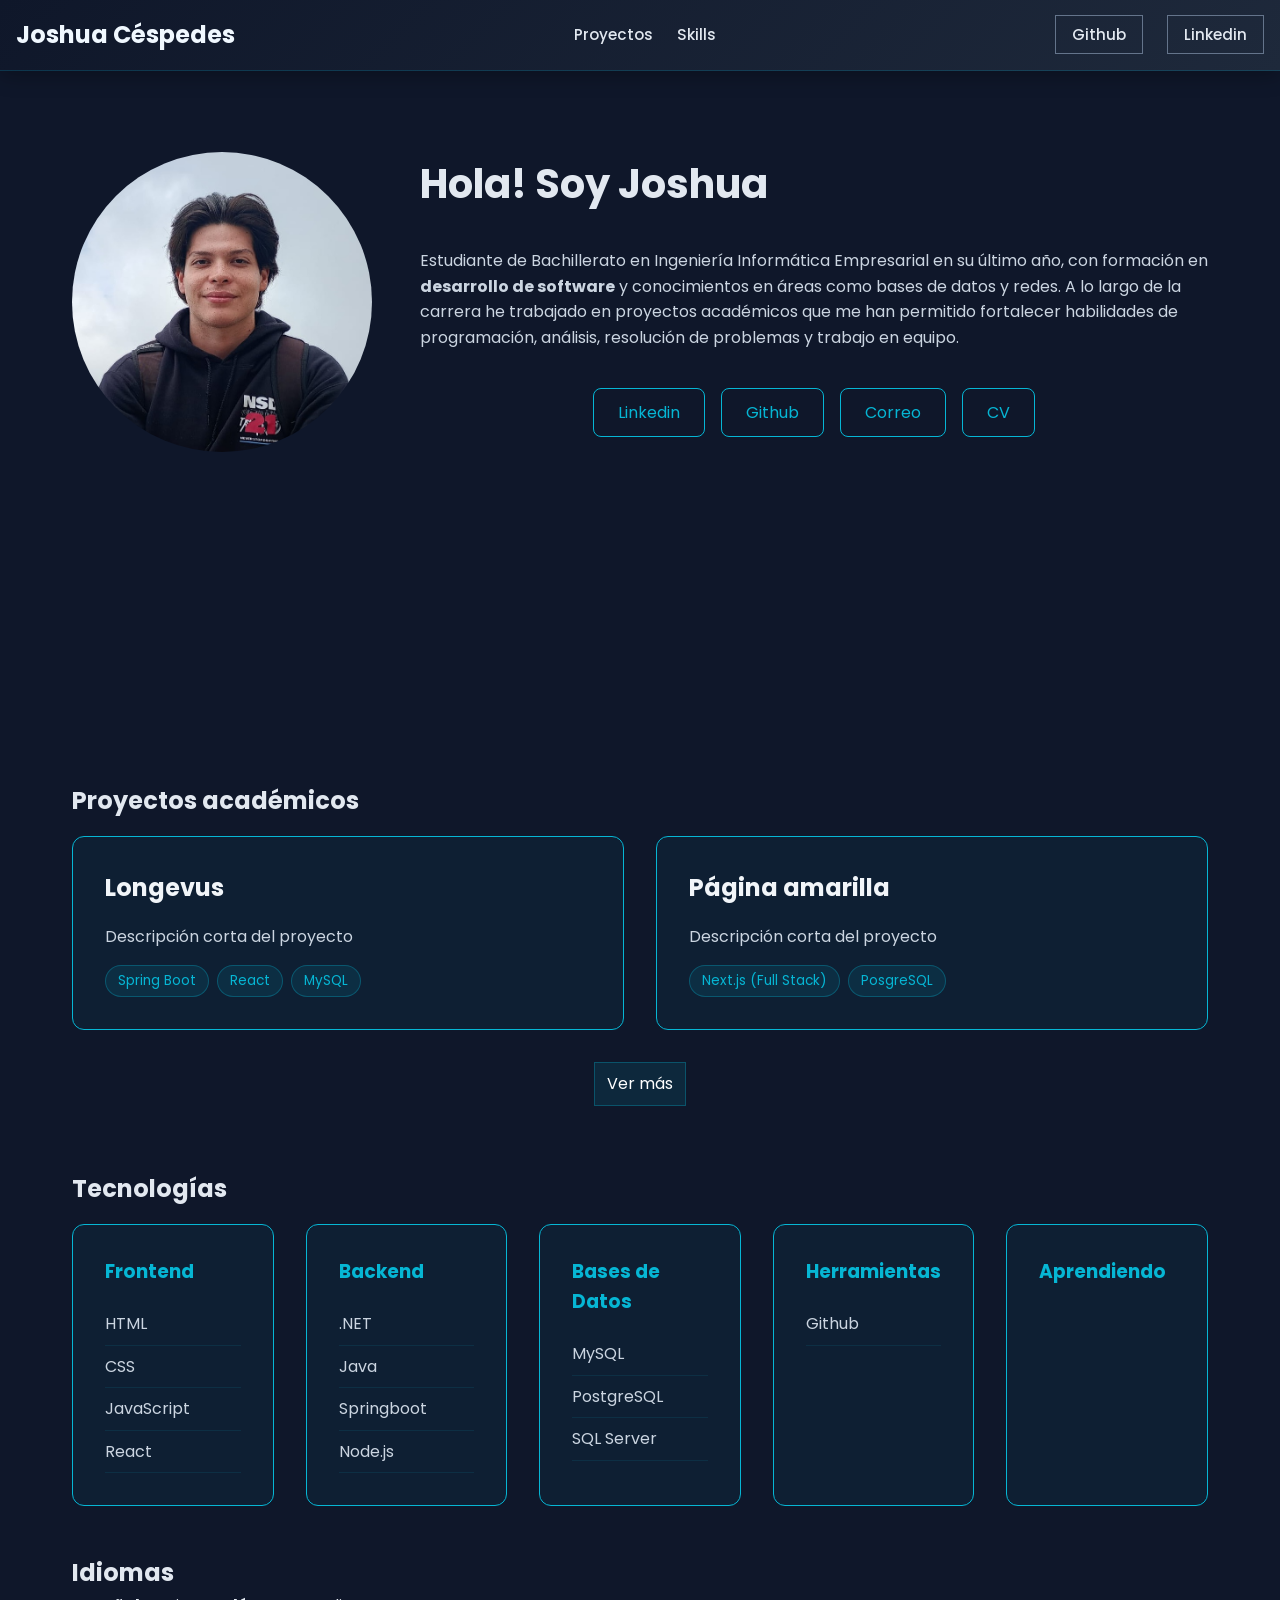
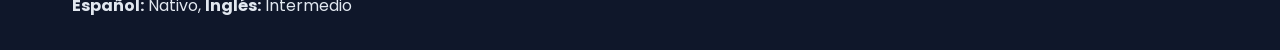
==== portfolio_personal/index.html @ 9683727d "details" ====
<!DOCTYPE html>
<html>

<head>
    <meta charset="utf-8" />
    <meta name="viewport" content="width=device-width, initial-scale=1.0">
    <title>Portfolio Joshua Céspedes</title>
    <link
        href="https://fonts.googleapis.com/css2?family=Poppins:wght@400;500;600;700&family=JetBrains+Mono:wght@400;600&display=swap"
        rel="stylesheet">
    <link rel="stylesheet" href="styles.css">
</head>

<body>
    <header>
        <nav class="navbar">
            <section class="left">
                <h2>Joshua Céspedes</h2>
            </section>

            <section class="center">
                <ul>
                    <li><a href="#projects">Proyectos</a></li>
                    <li><a href="#skills">Skills</a></li>
                </ul>
            </section>

            <section class="right">
                <ul>
                    <li><a href="https://github.com/joshua-cespedes" target="_blank">Github</a></li>
                    <li><a href="www.linkedin.com/in/joshua-cespedes" target="_blank">Linkedin</a></li>
                </ul>
            </section>

        </nav>
    </header>

    <section class="presentation">
        <div>
            <img src="assets/images/joshua_profile_small.jpg" alt="foto de perfil">
        </div>
        <div class="presentation-content">
            <div>
                <h1>Hola! Soy Joshua</h1>
            </div>
            <div>
                <p class="presentation-description">Estudiante de Bachillerato en Ingeniería Informática Empresarial en
                    su último año, con formación en
                    <strong>desarrollo de software</strong> y
                    conocimientos en áreas como bases de datos y redes. A lo largo de la carrera he trabajado en
                    proyectos
                    académicos que me han
                    permitido fortalecer habilidades de programación, análisis, resolución de problemas y trabajo en
                    equipo.
                </p>
                <ul class="presentation-links">
                    <li><a href="linkedin.com/in/joshua-cespedes" target="_blank">Linkedin</a></li>
                    <li><a href="https://github.com/joshua-cespedes" target="_blank">Github</a></li>
                    <li><a href="mailto:joshcal014@gmail.com" target="_blank">Correo</a></li>
                    <li><a href="https://docs.google.com/document/d/18aE9ZhaWmnctOpPQ8j6wCFu71IfJ22io/edit?usp=sharing&ouid=100087184298205526771&rtpof=true&sd=true" target="_blank">CV</a></li>
                </ul>
            </div>
        </div>
    </section>

    <section class="projects">
        <h2>Proyectos académicos</h2>
        <div class="projects-grid">

            <article class="project-card">
                <h3>Longevus</h3>
                <p>Descripción corta del proyecto</p>
                <div class="project-techs">
                    <span class="tech">Spring Boot</span>
                    <span class="tech">React</span>
                    <span class="tech">MySQL</span>
                </div>
            </article>

            <article class="project-card">
                <h3>Página amarilla</h3>
                <p>Descripción corta del proyecto</p>
                <div class="project-techs">
                    <span class="tech">Next.js (Full Stack)</span>
                    <span class="tech">PosgreSQL</span>
                </div>
            </article>

        </div>

        <div class="projects-footer">
            <a href="projects.html" class="btn-ver-mas">Ver más</a>
        </div>
    </section>

    <section class="skills">
        <h2>Tecnologías</h2>

        <div class="tech-grid">
            <article class="tech-card">
                <h3>Frontend</h3>
                <ul>
                    <li>HTML</li>
                    <li>CSS</li>
                    <li>JavaScript</li>
                    <li>React</li>
                </ul>
            </article>
            <article class="tech-card">
                <h3>Backend</h3>
                <ul>
                    <li>.NET</li>
                    <li>Java</li>
                    <li>Springboot</li>
                    <li>Node.js</li>
                </ul>
            </article>
            <article class="tech-card">
                <h3>Bases de Datos</h3>
                <ul>
                    <li>MySQL</li>
                    <li>PostgreSQL</li>
                    <li>SQL Server</li>
                </ul>
            </article>
            <article class="tech-card">
                <h3>Herramientas</h3>
                <ul>
                    <li>Github</li>
                </ul>
            </article>
            <article class="tech-card">
                <h3>Aprendiendo</h3>
                <ul>
                </ul>
            </article>
        </div>

        <div class="lenguages">
            <h2>Idiomas</h2>
                <p><strong>Español:</strong> Nativo, <strong>Inglés:</strong> Intermedio</p>
        </div>
    </section>
</body>

</html>
---- portfolio_personal/styles.css ----
*{
    margin: 0;
    padding: 0;
    box-sizing: border-box;
}

body{
    font-family: 'Poppins', sans-serif;
    background-color: #0f172a;
    color: #e2e8f0;
    line-height: 1.6;
    padding-top: 120px;
}

/*Navbar*/

.navbar{
    display: flex;
    justify-content: space-between;
    align-items: center;
    width: 100%;
    background: linear-gradient(135deg, #0f172a 0%, #1e293b 100%);
    padding: 1rem 1rem;
    box-shadow: 0 4px 20px rgba(0, 0, 0, 0.3);
    position: fixed;
    top: 0;
    z-index: 100;
    border-bottom: 1px solid rgba(6, 182, 212, 0.2);
}

.navbar .left h2{
    color: aliceblue;
}

.navbar .center ul{
    list-style: none;
    display: flex;
    gap: 1.5rem;
}

.navbar .center a {
    color: #e2e8f0;
    text-decoration: none;
    font-size: 0.95rem;
    font-weight: 500;
    position: relative;
    transition: color 0.3s ease;
}

.navbar .center a::after{
    content: '';
    position: absolute;
    bottom: -4px;
    left: 0;
    width: 0;
    height: 2px;
    background-color: #06b6d4;
    transition: width 0.3s ease;
}

.navbar .center a:hover{
    color: #06b6d4
}

.navbar .center a:hover::after {
    width: 100%;
}

.navbar .right ul{
    list-style-type: none;
    display: flex;
    gap: 1.5rem;
}

.navbar .right a{
    color: #e2e8f0;
    text-decoration: none;
    font-size: 0.95rem;
    font-weight: 500;
    padding: 0.5rem 1rem;
    border: 1px solid #64748b;
}

.navbar .right a:hover{
    border-color: #06b6d4;
    color: #06b6d4;
    background-color: rgba(6, 182, 212, 0.1);
    transform: translate(-2px);
}


/*Presentation*/

.presentation{
    min-height: 70vh;
    display: flex;
    justify-content: center;
    gap: 3rem;
    max-width: 1200px;
    margin: 0 auto;
    padding: 2rem;
}

.presentation-content {
    display: flex;
    flex-direction: column;
    gap: 1.5rem;
}

.presentation img{
    width: 300PX;
    height: 300px;
    object-fit: cover;
    border-radius: 150%;
}

.presentation-description {
    color: #cbd5e1;
    line-height: 1.6;
}

.presentation-links{
    margin-top: 50px;
    text-decoration: none;
    list-style: none;
    display: flex;
    gap: 1rem;
    justify-content: center;
}

.presentation-links a {
    color: #06b6d4;
    text-decoration: none;
    padding: 0.75rem 1.5rem;
    border: 1px solid #06b6d4;
    border-radius: 8px;
    transition: all 0.3s ease;
}

.presentation-content h1 {
    font-size: 2.5rem;
    font-weight: 700;
    margin-bottom: 0.5rem;
}

/*Proyectos*/

.projects{
    max-width: 1200px;
    margin: 0 auto;
    padding: 2rem;
}

.project-card {
    border: 1px solid #06b6d4;
    padding: 2rem;
    border-radius: 12px;
    background: rgba(6, 182, 212, 0.05);
    display: flex;
    flex-direction: column;
    gap: 1rem;
}

.project-card h3 {
    font-size: 1.5rem;
    color: #f1f5f9;
}

.project-card p {
    color: #cbd5e1;
}

.project-techs {
    display: flex;
    gap: 0.5rem;
    flex-wrap: wrap;
}

.tech {
    background-color: rgba(6, 182, 212, 0.1);
    color: #06b6d4;
    padding: 0.25rem 0.75rem;
    border-radius: 20px;
    font-size: 0.85rem;
    border: 1px solid rgba(6, 182, 212, 0.3);
}

.projects-grid {
    margin-top: 1rem;
    display: grid;
    grid-template-columns: repeat(2, 1fr);
    gap: 2rem;
}

.projects-footer{
    margin-top: 2rem;
    display: flex;
    justify-content: center;
}

.projects-footer a {
    text-decoration: none;
    background-color: rgba(6, 182, 212, 0.1);
    color: #ffffff;
    padding: 0.50rem 0.75rem;
    font-size: 1rem;
    border: 1px solid rgba(6, 182, 212, 0.3);
}

.projects-footer a:hover{
    text-decoration: none;
    background-color: rgba(6, 182, 212, 0.1);
    color: #06b6d4;
    padding: 0.50rem 0.75rem;
    font-size: 1rem;
    border: 1px solid rgba(6, 182, 212, 0.3);
}

/*Tecnologías*/

.skills{
    max-width: 1200px;
    margin: 0 auto;
    padding: 2rem;
}

.tech-grid {
    margin-top: 1rem;
    display: grid;
    grid-template-columns: repeat(5, 1fr);
    gap: 2rem;
    margin-bottom: 3rem;

}

.tech-card {
    border: 1px solid #06b6d4;
    padding: 2rem;
    border-radius: 12px;
    background: rgba(6, 182, 212, 0.05);
}

.tech-card h3 {
    color: #06b6d4;
    margin-bottom: 1rem;
}

.tech-card ul {
    list-style: none;
}

.tech-card li {
    color: #cbd5e1;
    padding: 0.5rem 0;
    border-bottom: 1px solid rgba(6, 182, 212, 0.1);
}

.languages {
    border: 1px solid #06b6d4;
    padding: 2rem;
    border-radius: 12px;
    background: rgba(6, 182, 212, 0.05);
    text-align: center;
}

.languages h2 {
    color: #06b6d4;
    margin-bottom: 1rem;
}

.languages p {
    margin-top: 1rem;
    color: #cbd5e1;
    margin: 0.5rem 0;
}
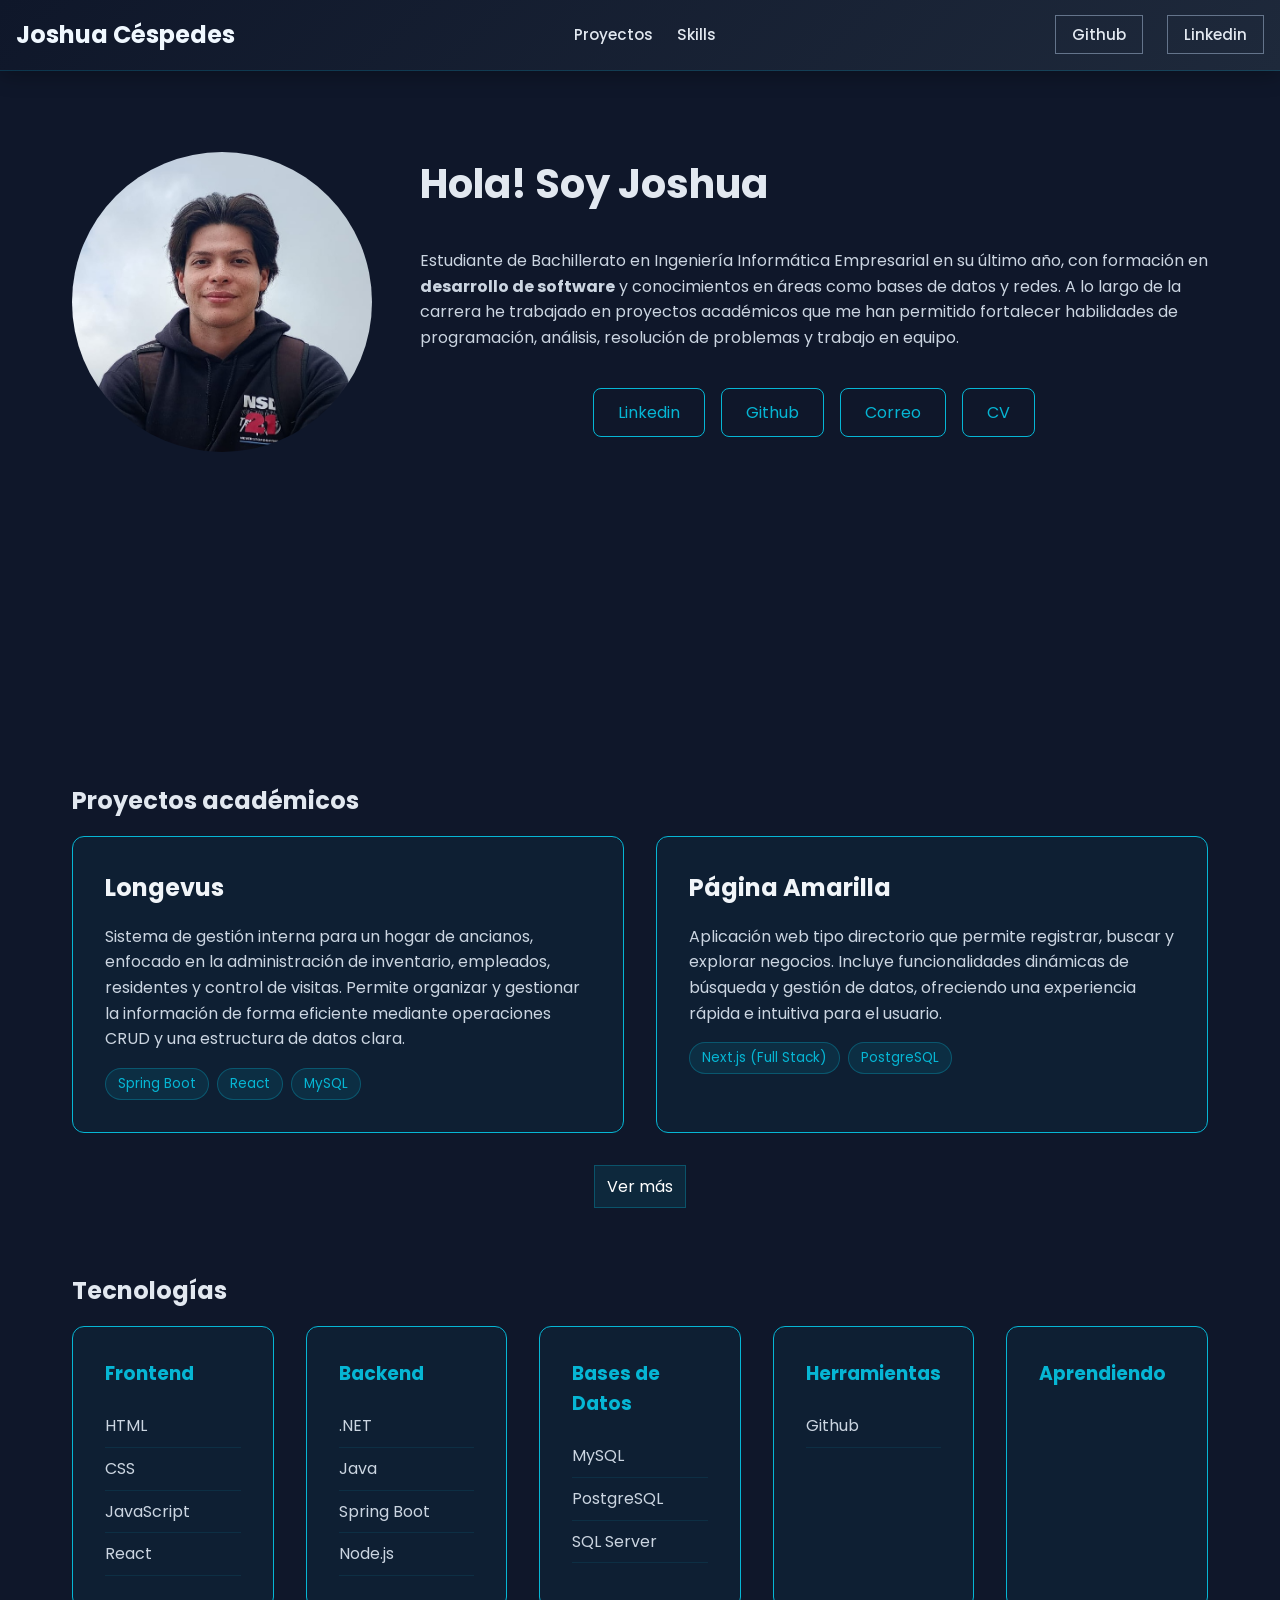
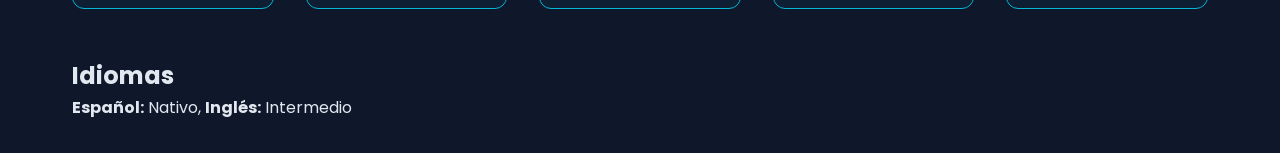
==== commit 79b2a3f6: "more details" ====
--- a/portfolio_personal/index.html
+++ b/portfolio_personal/index.html
@@ -27,8 +27,8 @@
 
             <section class="right">
                 <ul>
-                    <li><a href="https://github.com/joshua-cespedes" target="_blank">Github</a></li>
-                    <li><a href="www.linkedin.com/in/joshua-cespedes" target="_blank">Linkedin</a></li>
+                    <li><a href="https://github.com/joshua-cespedes" target="_blank" rel="noopener noreferrer">Github</a></li>
+                    <li><a href="https://www.linkedin.com/in/joshua-cespedes" target="_blank" rel="noopener noreferrer">Linkedin</a></li>
                 </ul>
             </section>
 
@@ -54,22 +54,25 @@
                     equipo.
                 </p>
                 <ul class="presentation-links">
-                    <li><a href="linkedin.com/in/joshua-cespedes" target="_blank">Linkedin</a></li>
-                    <li><a href="https://github.com/joshua-cespedes" target="_blank">Github</a></li>
-                    <li><a href="mailto:joshcal014@gmail.com" target="_blank">Correo</a></li>
-                    <li><a href="https://docs.google.com/document/d/18aE9ZhaWmnctOpPQ8j6wCFu71IfJ22io/edit?usp=sharing&ouid=100087184298205526771&rtpof=true&sd=true" target="_blank">CV</a></li>
+                    <li><a href="https://www.linkedin.com/in/joshua-cespedes" target="_blank" rel="noopener noreferrer">Linkedin</a></li>
+                    <li><a href="https://github.com/joshua-cespedes" target="_blank" rel="noopener noreferrer">Github</a></li>
+                    <li><a href="mailto:joshcal014@gmail.com" target="_blank" rel="noopener noreferrer">Correo</a></li>
+                    <li><a href="https://docs.google.com/document/d/18aE9ZhaWmnctOpPQ8j6wCFu71IfJ22io/edit?usp=sharing&ouid=100087184298205526771&rtpof=true&sd=true"
+                            target="_blank" rel="noopener noreferrer">CV</a></li>
                 </ul>
             </div>
         </div>
     </section>
 
-    <section class="projects">
+    <section id="projects" class="projects">
         <h2>Proyectos académicos</h2>
         <div class="projects-grid">
 
             <article class="project-card">
                 <h3>Longevus</h3>
-                <p>Descripción corta del proyecto</p>
+                <p>Sistema de gestión interna para un hogar de ancianos, enfocado en la administración de inventario,
+                    empleados, residentes y control de visitas. Permite organizar y gestionar la información de forma
+                    eficiente mediante operaciones CRUD y una estructura de datos clara.</p>
                 <div class="project-techs">
                     <span class="tech">Spring Boot</span>
                     <span class="tech">React</span>
@@ -78,11 +81,13 @@
             </article>
 
             <article class="project-card">
-                <h3>Página amarilla</h3>
-                <p>Descripción corta del proyecto</p>
+                <h3>Página Amarilla</h3>
+                <p>Aplicación web tipo directorio que permite registrar, buscar y explorar negocios. Incluye
+                    funcionalidades dinámicas de búsqueda y gestión de datos, ofreciendo una experiencia rápida e
+                    intuitiva para el usuario.</p>
                 <div class="project-techs">
                     <span class="tech">Next.js (Full Stack)</span>
-                    <span class="tech">PosgreSQL</span>
+                    <span class="tech">PostgreSQL</span>
                 </div>
             </article>
 
@@ -93,7 +98,7 @@
         </div>
     </section>
 
-    <section class="skills">
+    <section id="skills" class="skills">
         <h2>Tecnologías</h2>
 
         <div class="tech-grid">
@@ -111,7 +116,7 @@
                 <ul>
                     <li>.NET</li>
                     <li>Java</li>
-                    <li>Springboot</li>
+                    <li>Spring Boot</li>
                     <li>Node.js</li>
                 </ul>
             </article>
@@ -138,7 +143,7 @@
 
         <div class="lenguages">
             <h2>Idiomas</h2>
-                <p><strong>Español:</strong> Nativo, <strong>Inglés:</strong> Intermedio</p>
+            <p><strong>Español:</strong> Nativo, <strong>Inglés:</strong> Intermedio</p>
         </div>
     </section>
 </body>
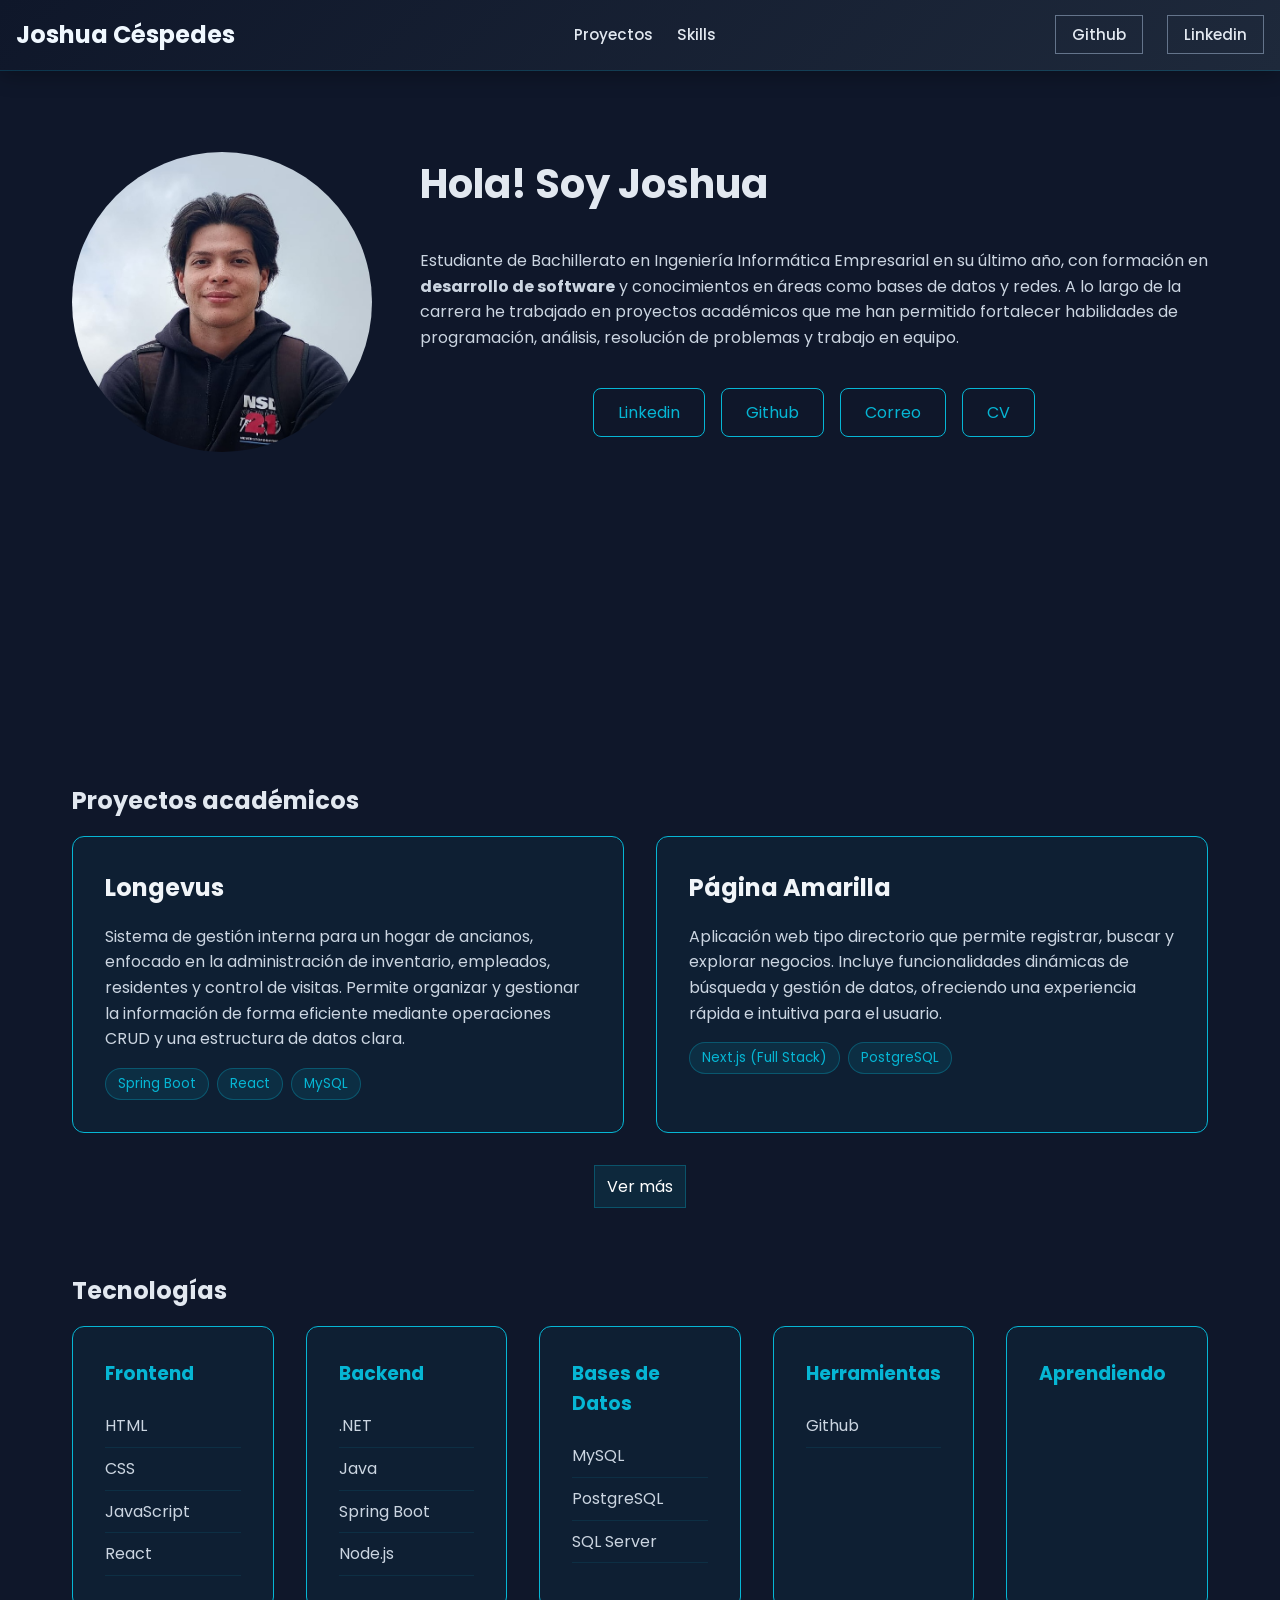
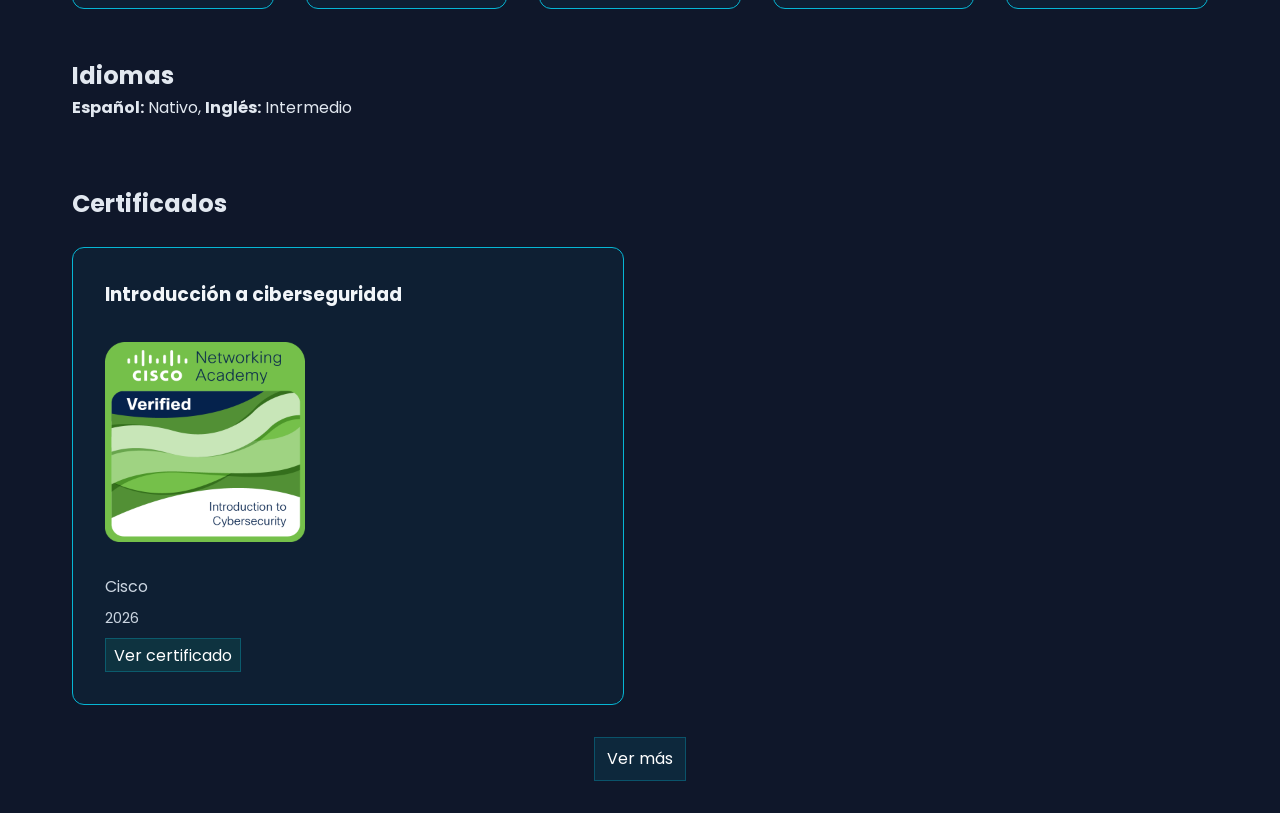
==== commit b90d6987: "certificates section" ====
--- a/portfolio_personal/index.html
+++ b/portfolio_personal/index.html
@@ -27,8 +27,10 @@
 
             <section class="right">
                 <ul>
-                    <li><a href="https://github.com/joshua-cespedes" target="_blank" rel="noopener noreferrer">Github</a></li>
-                    <li><a href="https://www.linkedin.com/in/joshua-cespedes" target="_blank" rel="noopener noreferrer">Linkedin</a></li>
+                    <li><a href="https://github.com/joshua-cespedes" target="_blank"
+                            rel="noopener noreferrer">Github</a></li>
+                    <li><a href="https://www.linkedin.com/in/joshua-cespedes" target="_blank"
+                            rel="noopener noreferrer">Linkedin</a></li>
                 </ul>
             </section>
 
@@ -54,8 +56,10 @@
                     equipo.
                 </p>
                 <ul class="presentation-links">
-                    <li><a href="https://www.linkedin.com/in/joshua-cespedes" target="_blank" rel="noopener noreferrer">Linkedin</a></li>
-                    <li><a href="https://github.com/joshua-cespedes" target="_blank" rel="noopener noreferrer">Github</a></li>
+                    <li><a href="https://www.linkedin.com/in/joshua-cespedes" target="_blank"
+                            rel="noopener noreferrer">Linkedin</a></li>
+                    <li><a href="https://github.com/joshua-cespedes" target="_blank"
+                            rel="noopener noreferrer">Github</a></li>
                     <li><a href="mailto:joshcal014@gmail.com" target="_blank" rel="noopener noreferrer">Correo</a></li>
                     <li><a href="https://docs.google.com/document/d/18aE9ZhaWmnctOpPQ8j6wCFu71IfJ22io/edit?usp=sharing&ouid=100087184298205526771&rtpof=true&sd=true"
                             target="_blank" rel="noopener noreferrer">CV</a></li>
@@ -146,6 +150,24 @@
             <p><strong>Español:</strong> Nativo, <strong>Inglés:</strong> Intermedio</p>
         </div>
     </section>
+
+    <section class="certificates">
+        <h2>Certificados</h2>
+        <div class="certificates-grid">
+            <article class="certificates-card">
+                <h3>Introducción a ciberseguridad</h3>
+                <img class="certificate-image" src="assets/images/I2CS__1_.png" alt="ciberseguridad cisco">
+                <p>Cisco</p>
+                <p class="certificates-date">2026</p>
+                <a href="https://www.credly.com/badges/70e79260-d902-4078-82f5-c239b62fa0ab/linked_in?t=tcukwn">Ver certificado</a>
+            </article>
+        </div>
+
+        <div class="certificates-footer">
+            <a href="certificates.html" class="btn-ver-mas">Ver más</a>
+        </div>
+    </section>
+
 </body>
 
 </html>
--- a/portfolio_personal/styles.css
+++ b/portfolio_personal/styles.css
@@ -198,7 +198,7 @@
     justify-content: center;
 }
 
-.projects-footer a {
+.btn-ver-mas {
     text-decoration: none;
     background-color: rgba(6, 182, 212, 0.1);
     color: #ffffff;
@@ -207,7 +207,7 @@
     border: 1px solid rgba(6, 182, 212, 0.3);
 }
 
-.projects-footer a:hover{
+.btn-ver-mas:hover{
     text-decoration: none;
     background-color: rgba(6, 182, 212, 0.1);
     color: #06b6d4;
@@ -230,7 +230,6 @@
     grid-template-columns: repeat(5, 1fr);
     gap: 2rem;
     margin-bottom: 3rem;
-
 }
 
 .tech-card {
@@ -272,4 +271,172 @@
     margin-top: 1rem;
     color: #cbd5e1;
     margin: 0.5rem 0;
+}
+
+/*Certificados*/
+
+.certificates{
+    max-width: 1200px;
+    margin: 0 auto;
+    padding: 2rem;
+}
+
+.certificates-grid {
+    display: grid;
+    margin-top: 1.5rem;
+    grid-template-columns: repeat(2, 1fr);
+    gap: 2rem;
+    margin-bottom: 2rem;
+}
+
+.certificates-card {
+    border: 1px solid #06b6d4;
+    padding: 2rem;
+    border-radius: 12px;
+    background: rgba(6, 182, 212, 0.05);
+    text-decoration: none;
+}
+
+.certificates-card a{
+    display: inline-block;
+    text-align: center;
+    text-decoration: none;
+    background-color: rgba(13, 226, 180, 0.1);
+    color: #ffffff;
+    padding: 0.20rem 0.50rem;
+    font-size: 1rem;
+    border: 1px solid rgba(6, 182, 212, 0.3);
+}
+
+.certificates-card a:hover{
+    text-decoration: none;
+    background-color: rgba(6, 182, 212, 0.1);
+    color: #06b6d4;
+    padding: 0.20rem 0.50rem;
+    font-size: 1rem;
+    border: 1px solid rgba(6, 182, 212, 0.3);
+}
+
+.certificates-card h3 {
+    color: #f1f5f9;
+    margin-bottom: 1rem;
+}
+
+.certificates-card p {
+    color: #cbd5e1;
+    margin: 0.5rem 0;
+}
+
+.certificates-date {
+    color: #94a3b8;
+    font-size: 0.9rem;
+}
+
+.certificates-footer{
+    margin-top: 2rem;
+    display: flex;
+    justify-content: center;
+}
+
+.certificate-image {
+    width: 200px;
+    height: 200px;
+    object-fit: cover;
+    border-radius: 8px;
+    margin: 1rem 0;
+}
+
+
+@media (max-width: 768px) {
+    body {
+        padding-top: 80px;
+    }
+
+    .navbar {
+        padding: 0.75rem;
+    }
+
+    .navbar .left h2 {
+        font-size: 1rem;
+    }
+
+    .navbar .center ul {
+        gap: 1rem;
+    }
+
+    .navbar .center a {
+        font-size: 0.85rem;
+    }
+
+    .navbar .right {
+        display: none;
+    }
+
+    .presentation {
+        flex-direction: column;
+        padding: 1rem;
+        padding-top: 2rem;
+    }
+
+    .presentation img {
+        width: 150px;
+        height: 150px;
+    }
+
+    .presentation-content h1 {
+        font-size: 1.8rem;
+    }
+
+    .presentation-description {
+        font-size: 0.95rem;
+    }
+
+    .presentation-links {
+        gap: 0.5rem;
+        margin-top: 1rem;
+    }
+
+    .presentation-links a {
+        padding: 0.5rem 1rem;
+        font-size: 0.9rem;
+    }
+
+    .projects-grid {
+        grid-template-columns: 1fr;
+    }
+
+    .tech-grid {
+        grid-template-columns: 1fr;
+    }
+
+    .project-card h3 {
+        font-size: 1.2rem;
+    }
+}
+
+@media (max-width: 480px) {
+    .navbar .center ul {
+        gap: 0.5rem;
+    }
+
+    .navbar .center a {
+        font-size: 0.75rem;
+    }
+
+    .presentation-content h1 {
+        font-size: 1.5rem;
+    }
+
+    .presentation-links a {
+        padding: 0.4rem 0.8rem;
+        font-size: 0.8rem;
+    }
+
+    .projects h2 {
+        font-size: 1.5rem;
+    }
+
+    .skills h2 {
+        font-size: 1.5rem;
+    }
 }
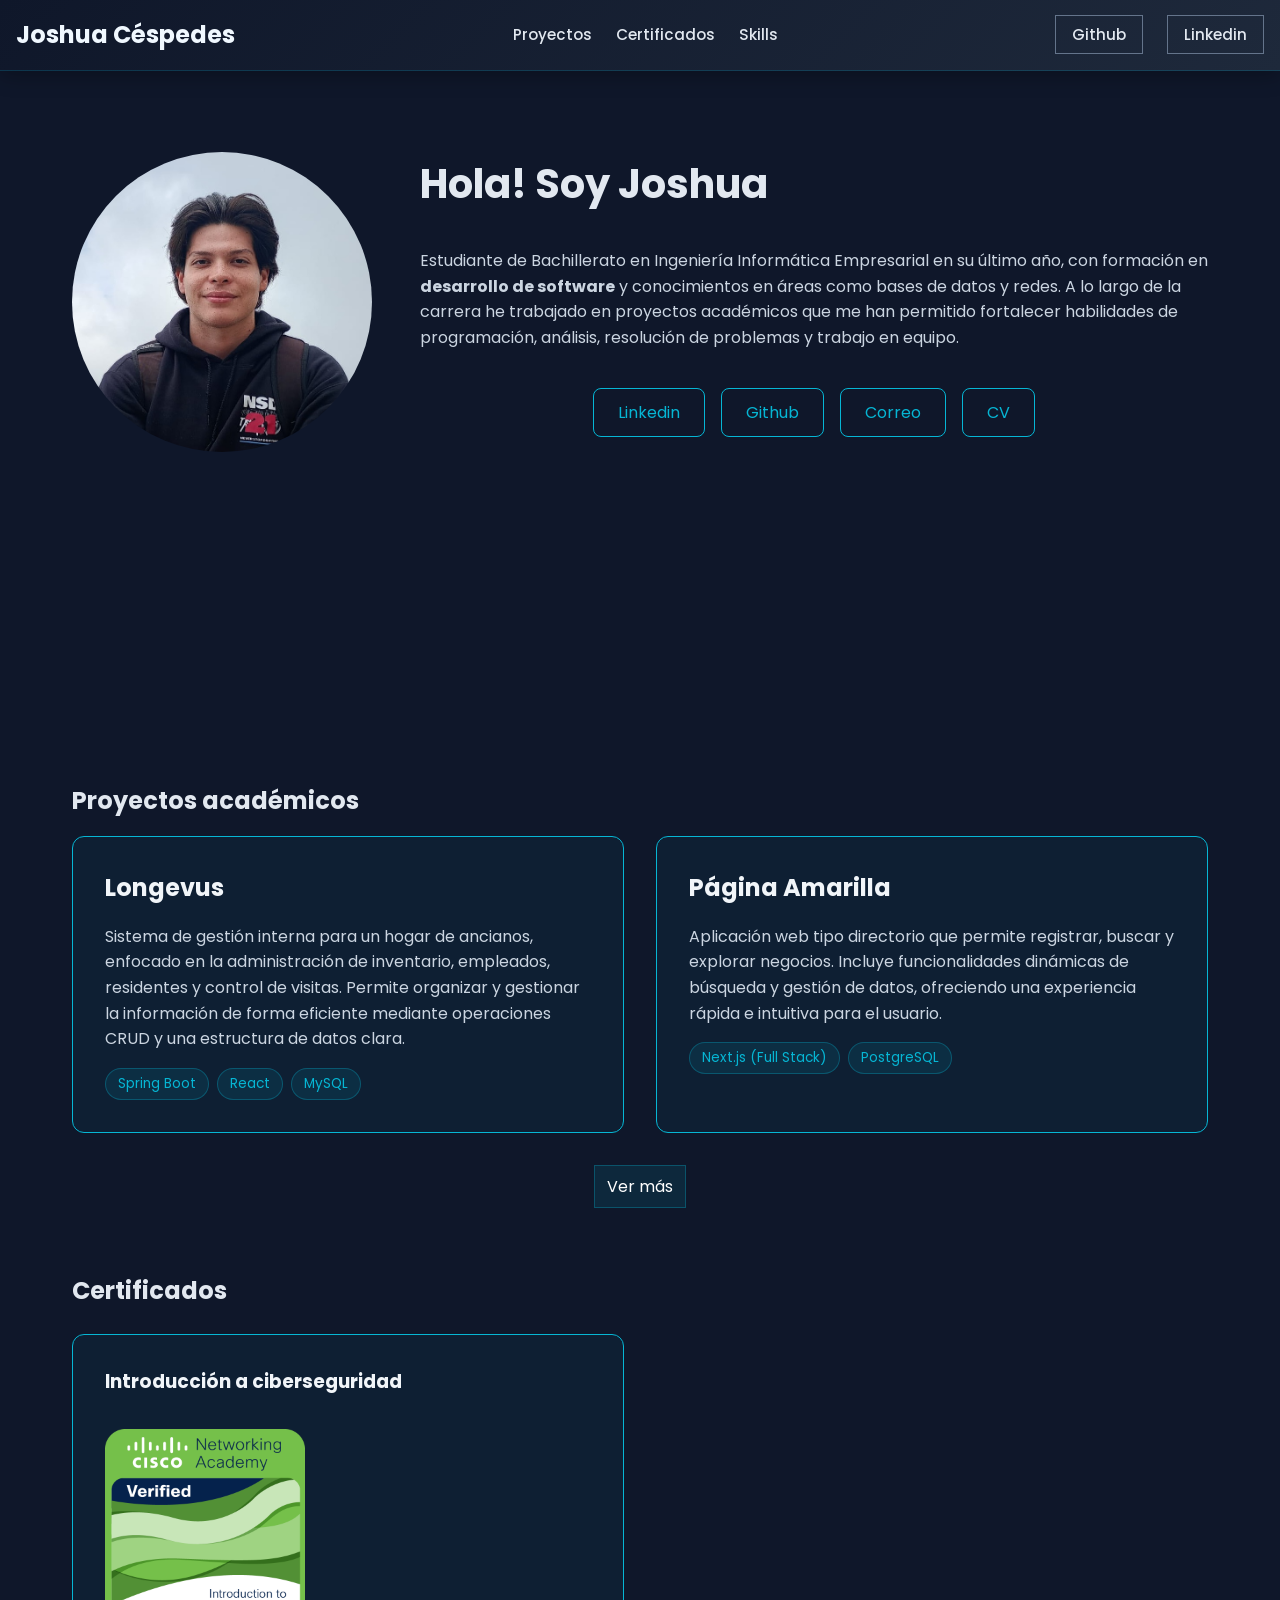
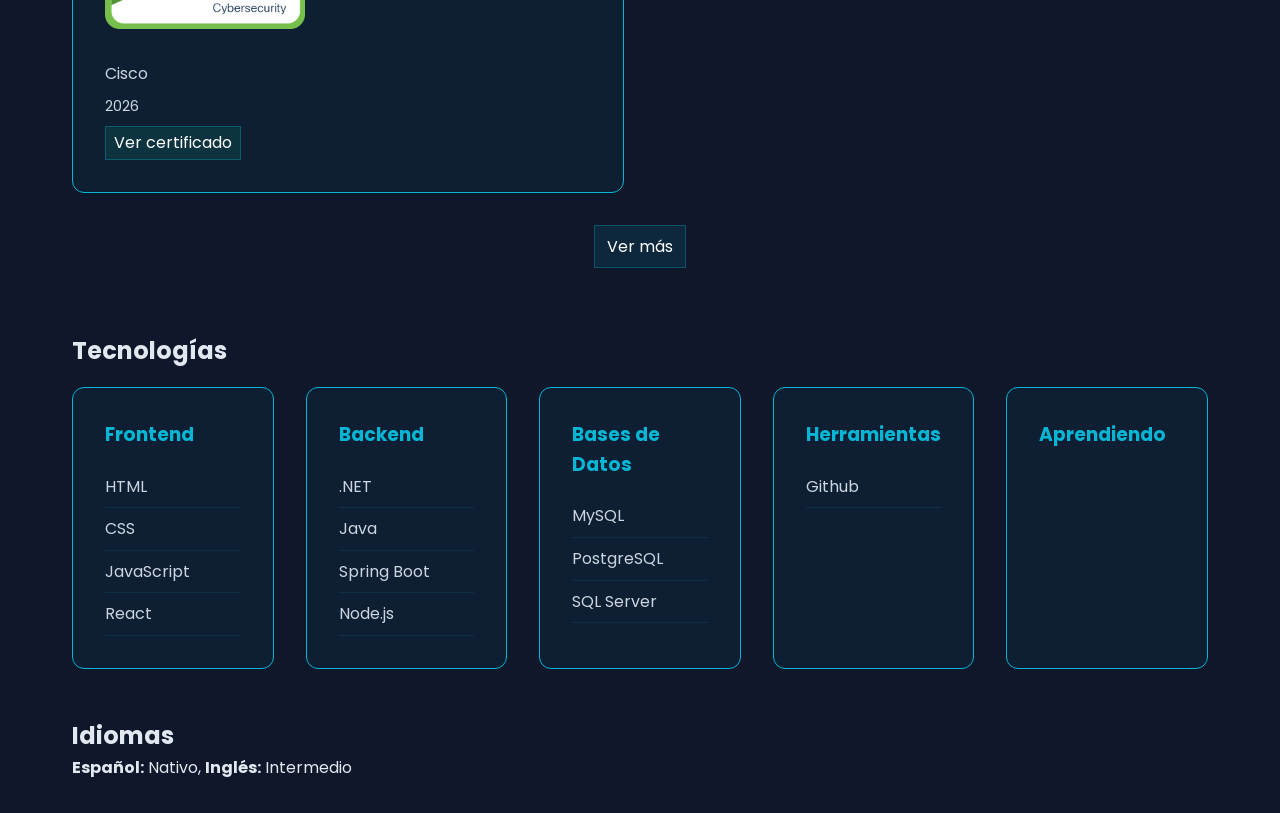
==== commit 316c3998: "fixes" ====
--- a/portfolio_personal/index.html
+++ b/portfolio_personal/index.html
@@ -21,6 +21,7 @@
             <section class="center">
                 <ul>
                     <li><a href="#projects">Proyectos</a></li>
+                    <li><a href="#certificates">Certificados</a></li>
                     <li><a href="#skills">Skills</a></li>
                 </ul>
             </section>
@@ -102,6 +103,23 @@
         </div>
     </section>
 
+    <section id="certificates" class="certificates">
+        <h2>Certificados</h2>
+        <div class="certificates-grid">
+            <article class="certificates-card">
+                <h3>Introducción a ciberseguridad</h3>
+                <img class="certificate-image" src="assets/images/I2CS__1_.png" alt="ciberseguridad cisco">
+                <p>Cisco</p>
+                <p class="certificates-date">2026</p>
+                <a href="https://www.credly.com/badges/70e79260-d902-4078-82f5-c239b62fa0ab/linked_in?t=tcukwn">Ver certificado</a>
+            </article>
+        </div>
+
+        <div class="certificates-footer">
+            <a href="certificates.html" class="btn-ver-mas">Ver más</a>
+        </div>
+    </section>
+
     <section id="skills" class="skills">
         <h2>Tecnologías</h2>
 
@@ -151,23 +169,6 @@
         </div>
     </section>
 
-    <section class="certificates">
-        <h2>Certificados</h2>
-        <div class="certificates-grid">
-            <article class="certificates-card">
-                <h3>Introducción a ciberseguridad</h3>
-                <img class="certificate-image" src="assets/images/I2CS__1_.png" alt="ciberseguridad cisco">
-                <p>Cisco</p>
-                <p class="certificates-date">2026</p>
-                <a href="https://www.credly.com/badges/70e79260-d902-4078-82f5-c239b62fa0ab/linked_in?t=tcukwn">Ver certificado</a>
-            </article>
-        </div>
-
-        <div class="certificates-footer">
-            <a href="certificates.html" class="btn-ver-mas">Ver más</a>
-        </div>
-    </section>
-
 </body>
 
 </html>
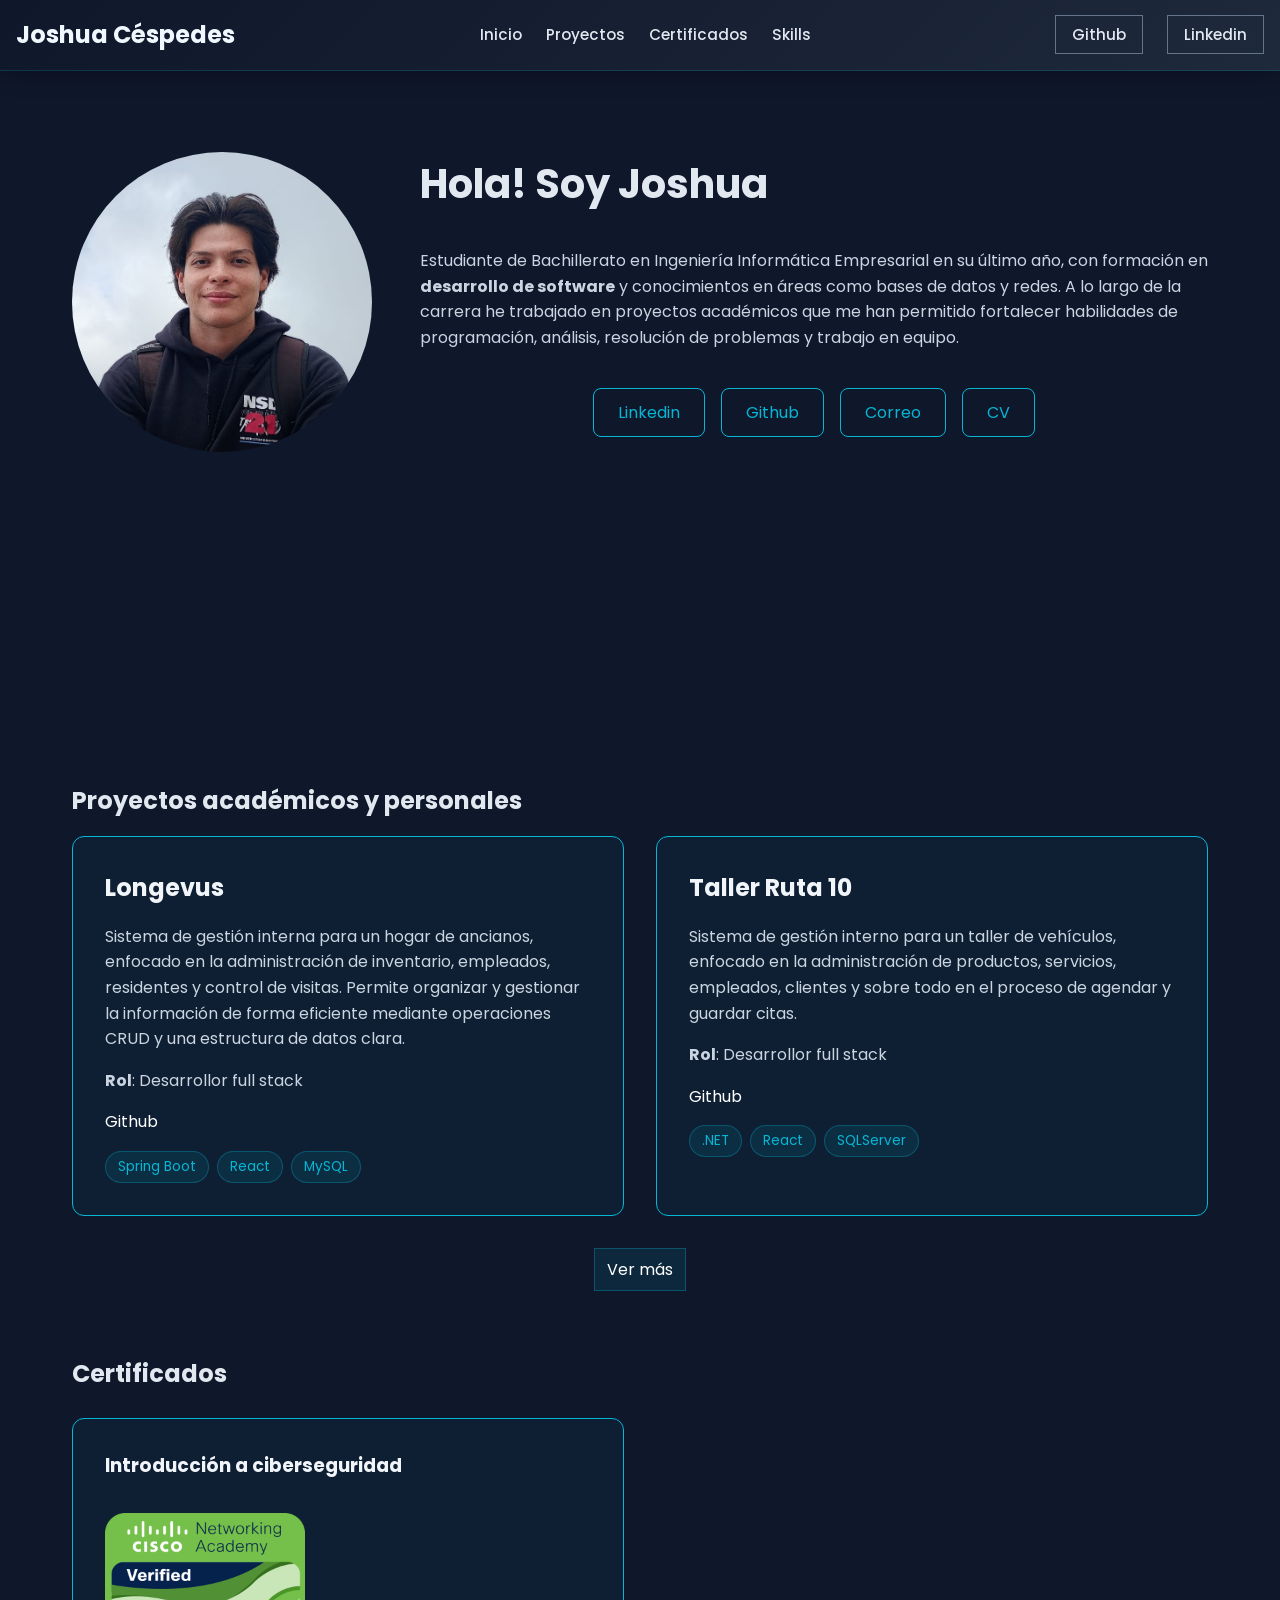
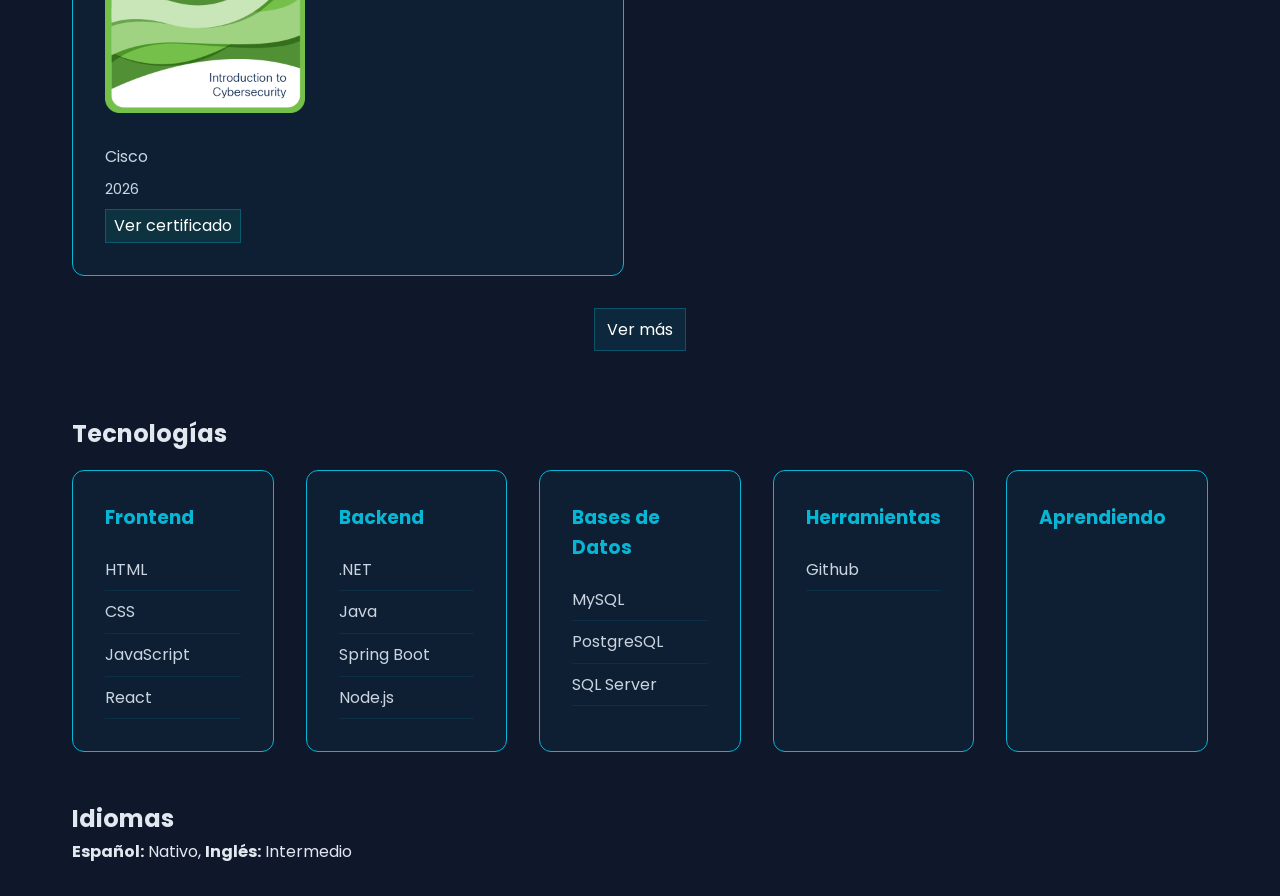
==== commit 3feb8e9c: "projects page" ====
--- a/portfolio_personal/index.html
+++ b/portfolio_personal/index.html
@@ -13,28 +13,7 @@
 
 <body>
     <header>
-        <nav class="navbar">
-            <section class="left">
-                <h2>Joshua Céspedes</h2>
-            </section>
-
-            <section class="center">
-                <ul>
-                    <li><a href="#projects">Proyectos</a></li>
-                    <li><a href="#certificates">Certificados</a></li>
-                    <li><a href="#skills">Skills</a></li>
-                </ul>
-            </section>
-
-            <section class="right">
-                <ul>
-                    <li><a href="https://github.com/joshua-cespedes" target="_blank"
-                            rel="noopener noreferrer">Github</a></li>
-                    <li><a href="https://www.linkedin.com/in/joshua-cespedes" target="_blank"
-                            rel="noopener noreferrer">Linkedin</a></li>
-                </ul>
-            </section>
-
+        <nav id="navbar">
         </nav>
     </header>
 
@@ -70,7 +49,7 @@
     </section>
 
     <section id="projects" class="projects">
-        <h2>Proyectos académicos</h2>
+        <h2>Proyectos académicos y personales</h2>
         <div class="projects-grid">
 
             <article class="project-card">
@@ -78,6 +57,11 @@
                 <p>Sistema de gestión interna para un hogar de ancianos, enfocado en la administración de inventario,
                     empleados, residentes y control de visitas. Permite organizar y gestionar la información de forma
                     eficiente mediante operaciones CRUD y una estructura de datos clara.</p>
+
+                <p> <strong>Rol</strong>: Desarrollor full stack</p>
+
+                <a href="https://github.com/joshua-cespedes/longevus" target="_blank" rel="noopener noreferrer">Github</a>
+
                 <div class="project-techs">
                     <span class="tech">Spring Boot</span>
                     <span class="tech">React</span>
@@ -86,13 +70,18 @@
             </article>
 
             <article class="project-card">
-                <h3>Página Amarilla</h3>
-                <p>Aplicación web tipo directorio que permite registrar, buscar y explorar negocios. Incluye
-                    funcionalidades dinámicas de búsqueda y gestión de datos, ofreciendo una experiencia rápida e
-                    intuitiva para el usuario.</p>
+                <h3>Taller Ruta 10</h3>
+                <p>Sistema de gestión interno para un taller de vehículos, enfocado en la administración de productos,
+                    servicios, empleados, clientes y sobre todo en el proceso de agendar y guardar citas.</p>
+
+                <p> <strong>Rol</strong>: Desarrollor full stack</p>
+
+                <a href="https://github.com/joshua-cespedes/taller-ruta-10" target="_blank" rel="noopener noreferrer">Github</a>
+                
                 <div class="project-techs">
-                    <span class="tech">Next.js (Full Stack)</span>
-                    <span class="tech">PostgreSQL</span>
+                    <span class="tech">.NET</span>
+                    <span class="tech">React</span>
+                    <span class="tech">SQLServer</span>
                 </div>
             </article>
 
@@ -111,7 +100,9 @@
                 <img class="certificate-image" src="assets/images/I2CS__1_.png" alt="ciberseguridad cisco">
                 <p>Cisco</p>
                 <p class="certificates-date">2026</p>
-                <a href="https://www.credly.com/badges/70e79260-d902-4078-82f5-c239b62fa0ab/linked_in?t=tcukwn">Ver certificado</a>
+                <a href="https://www.credly.com/badges/70e79260-d902-4078-82f5-c239b62fa0ab/linked_in?t=tcukwn"
+                target="_blank" rel="noopener noreferrer">
+                Ver certificado</a>
             </article>
         </div>
 
@@ -171,4 +162,12 @@
 
 </body>
 
+<script>
+    fetch("navbar.html")
+        .then(response => response.text())
+        .then(data => {
+            document.getElementById("navbar").innerHTML = data;
+        });
+</script>
+
 </html>
--- a/portfolio_personal/styles.css
+++ b/portfolio_personal/styles.css
@@ -176,6 +176,11 @@
     flex-wrap: wrap;
 }
 
+.project-card a{
+    text-decoration: none;
+    color: #ffffff;
+}
+
 .tech {
     background-color: rgba(6, 182, 212, 0.1);
     color: #06b6d4;
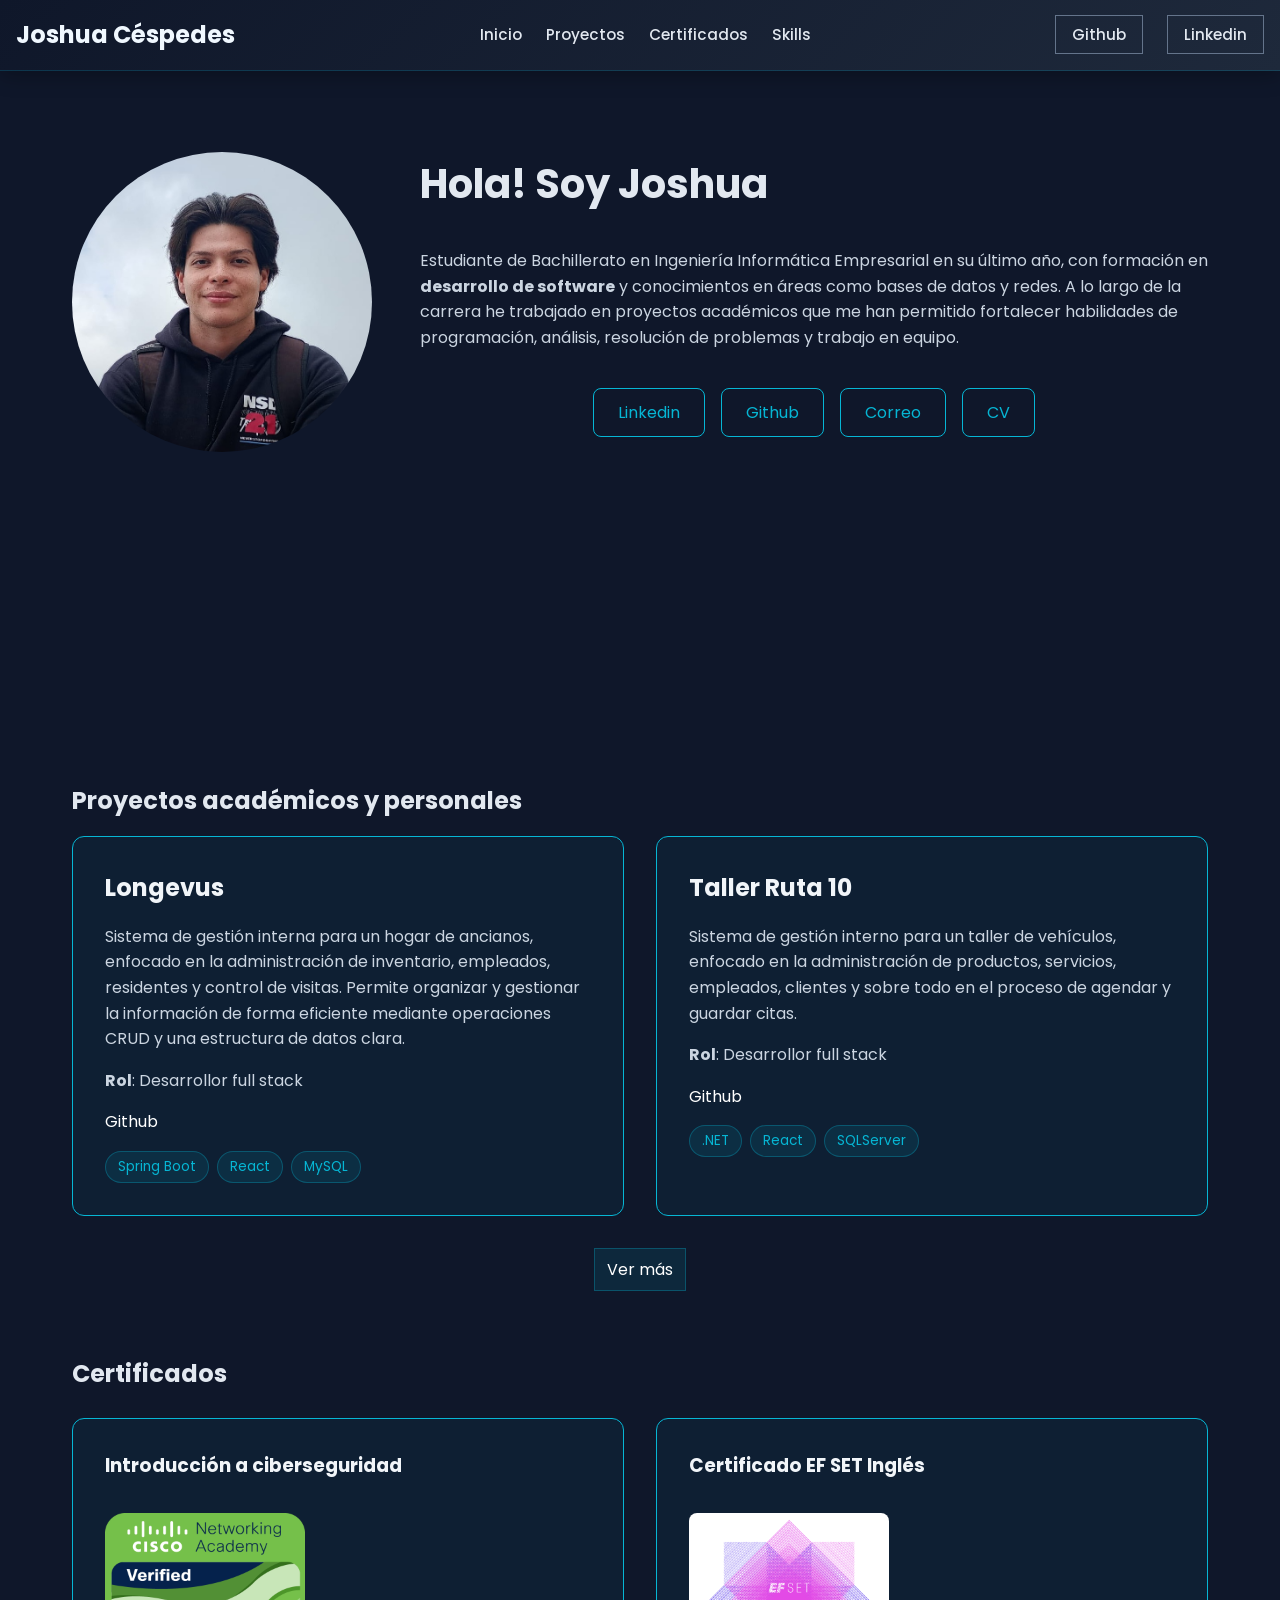
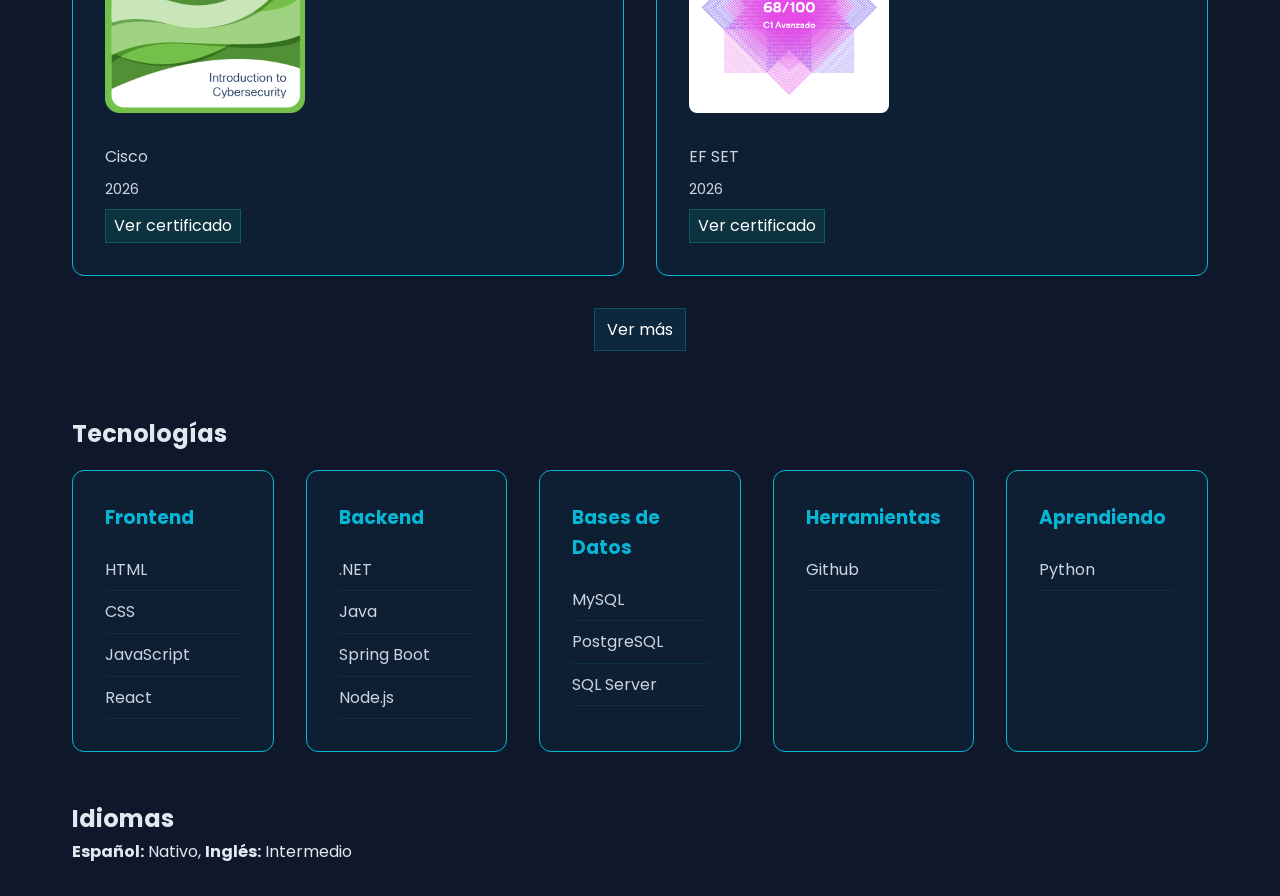
==== commit 2f7d01e9: "new certificate" ====
--- a/portfolio_personal/index.html
+++ b/portfolio_personal/index.html
@@ -40,7 +40,7 @@
                             rel="noopener noreferrer">Linkedin</a></li>
                     <li><a href="https://github.com/joshua-cespedes" target="_blank"
                             rel="noopener noreferrer">Github</a></li>
-                    <li><a href="mailto:joshcal014@gmail.com" target="_blank" rel="noopener noreferrer">Correo</a></li>
+                    <li><a href="mailto:joshuacespedesgomez@gmail.com" target="_blank" rel="noopener noreferrer">Correo</a></li>
                     <li><a href="https://docs.google.com/document/d/18aE9ZhaWmnctOpPQ8j6wCFu71IfJ22io/edit?usp=sharing&ouid=100087184298205526771&rtpof=true&sd=true"
                             target="_blank" rel="noopener noreferrer">CV</a></li>
                 </ul>
@@ -104,6 +104,16 @@
                 target="_blank" rel="noopener noreferrer">
                 Ver certificado</a>
             </article>
+
+            <article class="certificates-card">
+                <h3>Certificado EF SET Inglés</h3>
+                <img class="certificate-image" src="assets/images/EF_certificate.png" alt="ciberseguridad cisco">
+                <p>EF SET</p>
+                <p class="certificates-date">2026</p>
+                <a href="https://cert.efset.org/es/y7UFER"
+                target="_blank" rel="noopener noreferrer">
+                Ver certificado</a>
+            </article>
         </div>
 
         <div class="certificates-footer">
@@ -150,6 +160,7 @@
             <article class="tech-card">
                 <h3>Aprendiendo</h3>
                 <ul>
+                    <li>Python</li>
                 </ul>
             </article>
         </div>
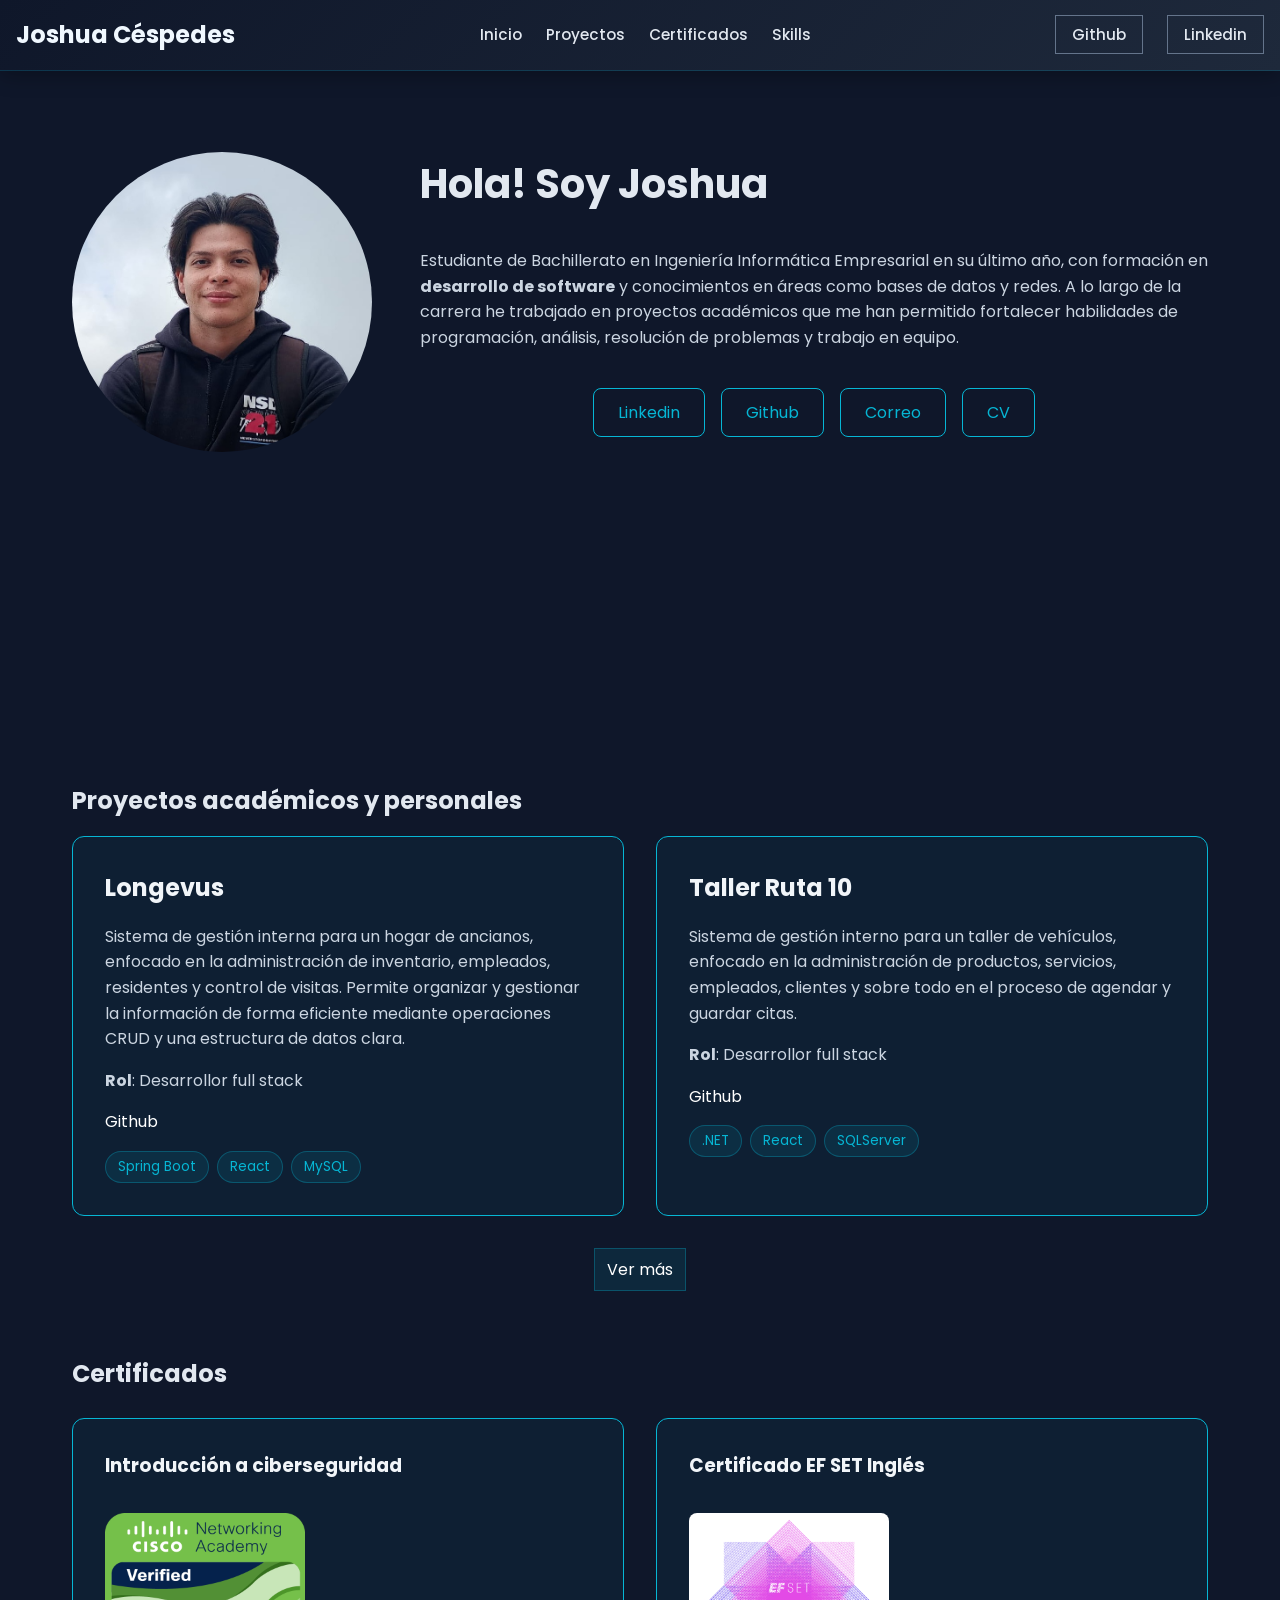
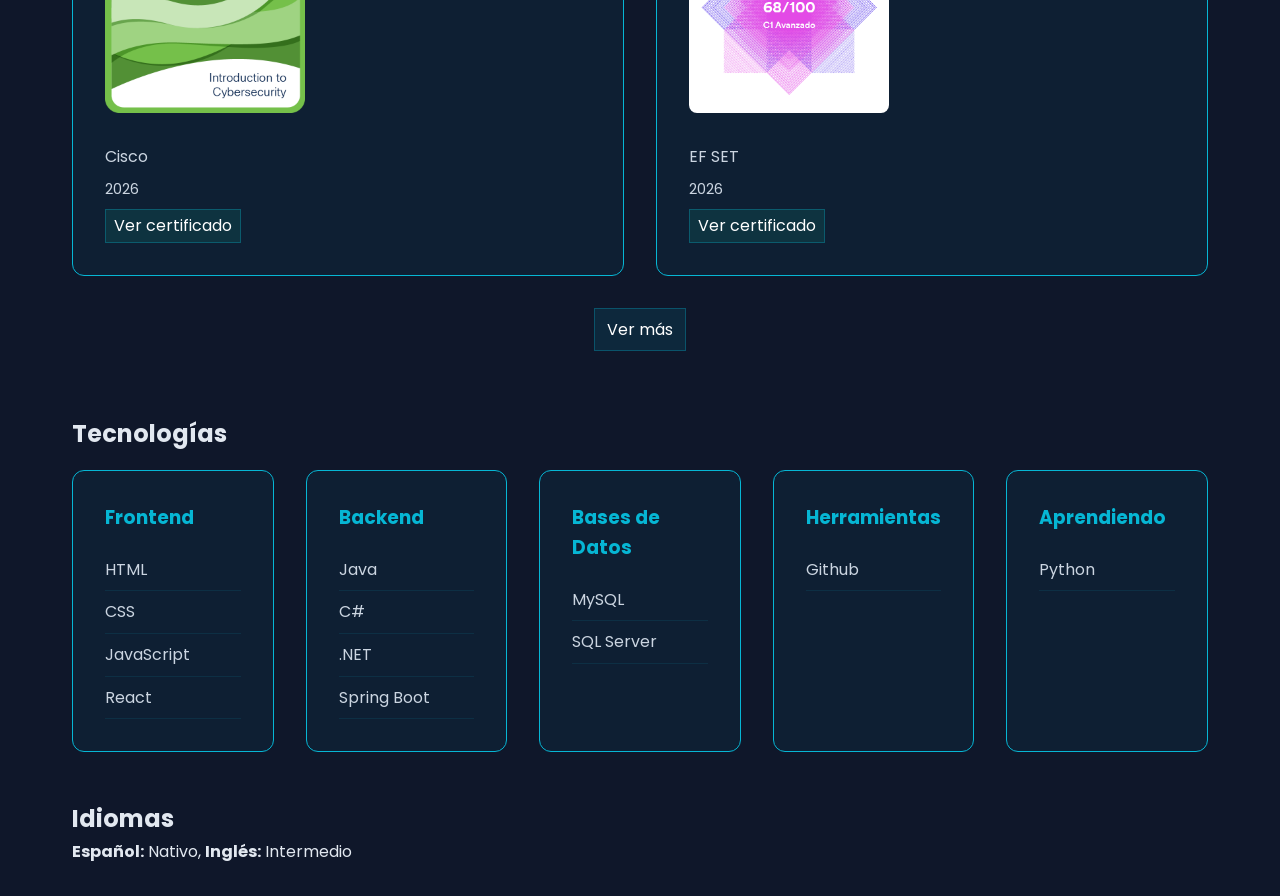
==== commit fb021d21: "improving responsive" ====
--- a/portfolio_personal/index.html
+++ b/portfolio_personal/index.html
@@ -137,17 +137,16 @@
             <article class="tech-card">
                 <h3>Backend</h3>
                 <ul>
+                    <li>Java</li>
+                    <li>C#</li>
                     <li>.NET</li>
-                    <li>Java</li>
                     <li>Spring Boot</li>
-                    <li>Node.js</li>
                 </ul>
             </article>
             <article class="tech-card">
                 <h3>Bases de Datos</h3>
                 <ul>
                     <li>MySQL</li>
-                    <li>PostgreSQL</li>
                     <li>SQL Server</li>
                 </ul>
             </article>
--- a/portfolio_personal/styles.css
+++ b/portfolio_personal/styles.css
@@ -359,18 +359,22 @@
 
     .navbar {
         padding: 0.75rem;
+        flex-wrap: wrap;
     }
 
     .navbar .left h2 {
         font-size: 1rem;
+        width: 100%;
     }
 
     .navbar .center ul {
-        gap: 1rem;
+        gap: 0.5rem;
+        flex-wrap: wrap;
     }
 
     .navbar .center a {
-        font-size: 0.85rem;
+        font-size: 0.75rem;
+        padding: 0.25rem 0.5rem;
     }
 
     .navbar .right {
@@ -421,11 +425,12 @@
 
 @media (max-width: 480px) {
     .navbar .center ul {
-        gap: 0.5rem;
+        gap: 0.25rem;
     }
 
     .navbar .center a {
-        font-size: 0.75rem;
+        font-size: 0.7rem;
+        padding: 0.2rem 0.4rem;
     }
 
     .presentation-content h1 {
